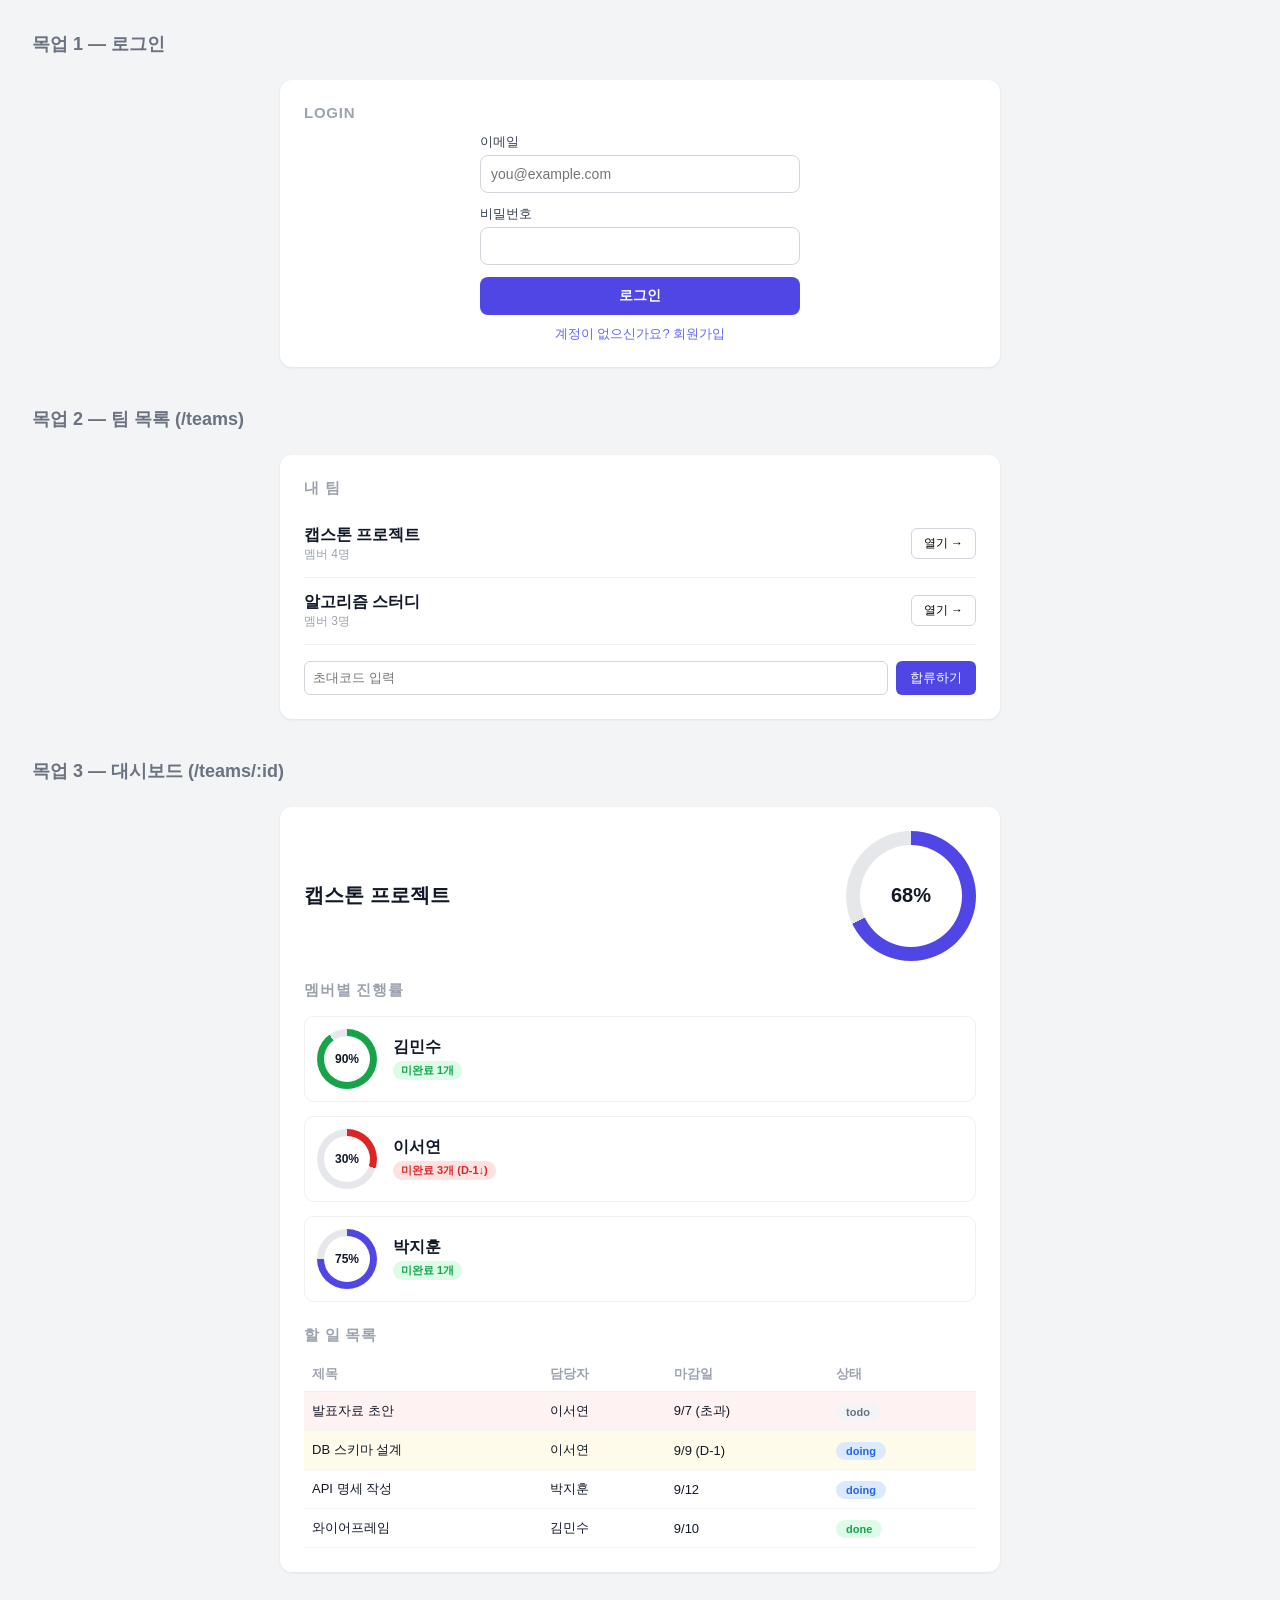
==== mockup/index.html @ 7636d3ed "docs: add design doc, API spec, and UI mockup 설계문서와 API 명세서, 목업 화면(로그인/팀목록/대시보드)을 추가한다.  Co-Authored" ====
<!DOCTYPE html>
<html lang="ko">
<head>
<meta charset="UTF-8">
<title>팀 프로젝트 데드라인 대시보드 — 목업</title>
<style>
  * { box-sizing: border-box; }
  body { font-family: -apple-system, "Apple SD Gothic Neo", sans-serif; background:#f3f4f6; margin:0; padding:32px; color:#111827; }
  h1 { font-size:18px; color:#6b7280; margin:0 0 24px; }
  section { background:#fff; border-radius:12px; padding:24px; max-width:720px; margin:0 auto 40px; box-shadow:0 1px 3px rgba(0,0,0,.08); }
  section h2 { margin-top:0; font-size:15px; color:#9ca3af; font-weight:600; text-transform:uppercase; letter-spacing:.05em; }

  /* --- 1. 로그인 --- */
  .login-box { max-width:320px; margin:0 auto; }
  .field { margin-bottom:12px; }
  .field label { display:block; font-size:13px; margin-bottom:4px; color:#374151; }
  .field input { width:100%; padding:10px; border:1px solid #d1d5db; border-radius:8px; font-size:14px; }
  .btn { width:100%; padding:10px; background:#4f46e5; color:#fff; border:none; border-radius:8px; font-size:14px; font-weight:600; cursor:pointer; }
  .link { text-align:center; font-size:13px; color:#6366f1; margin-top:10px; }

  /* --- 2. 팀 목록 --- */
  .team-row { display:flex; justify-content:space-between; align-items:center; padding:14px 0; border-bottom:1px solid #f0f0f0; }
  .team-row:last-child { border-bottom:none; }
  .team-name { font-weight:600; }
  .team-meta { font-size:12px; color:#9ca3af; }
  .btn-sm { padding:6px 12px; border-radius:6px; border:1px solid #d1d5db; background:#fff; font-size:12px; cursor:pointer; }
  .add-row { display:flex; gap:8px; margin-top:16px; }
  .add-row input { flex:1; padding:8px; border:1px solid #d1d5db; border-radius:6px; }
  .add-row button { padding:8px 14px; border-radius:6px; border:none; background:#4f46e5; color:#fff; font-size:13px; }

  /* --- 3. 대시보드 --- */
  .dash-header { display:flex; justify-content:space-between; align-items:center; margin-bottom:20px; }
  .dash-title { font-size:20px; font-weight:700; }

  .gauge { position:relative; width:110px; height:110px; border-radius:50%; flex-shrink:0; }
  .gauge::after { content: attr(data-label); position:absolute; inset:12px; background:#fff; border-radius:50%; display:flex; align-items:center; justify-content:center; font-weight:700; font-size:16px; }
  .gauge-lg { width:130px; height:130px; }
  .gauge-lg::after { inset:14px; font-size:20px; }

  .member-list { display:flex; flex-direction:column; gap:14px; margin:16px 0 24px; }
  .member-card { display:flex; align-items:center; gap:16px; padding:12px; border:1px solid #f0f0f0; border-radius:10px; }
  .member-card .gauge { width:60px; height:60px; }
  .member-card .gauge::after { inset:7px; font-size:12px; }
  .member-info { flex:1; }
  .member-name { font-weight:600; margin-bottom:2px; }
  .badge { display:inline-block; padding:2px 8px; border-radius:12px; font-size:11px; font-weight:600; }
  .badge-warn { background:#fee2e2; color:#dc2626; }
  .badge-ok { background:#dcfce7; color:#16a34a; }

  table { width:100%; border-collapse:collapse; font-size:13px; }
  th { text-align:left; color:#9ca3af; font-weight:600; padding:8px; border-bottom:1px solid #eee; }
  td { padding:10px 8px; border-bottom:1px solid #f5f5f5; }
  tr.overdue { background:#fef2f2; }
  tr.soon { background:#fffbeb; }
  .status-pill { padding:3px 10px; border-radius:10px; font-size:11px; font-weight:600; }
  .status-todo { background:#f3f4f6; color:#6b7280; }
  .status-doing { background:#dbeafe; color:#2563eb; }
  .status-done { background:#dcfce7; color:#16a34a; }
</style>
</head>
<body>

<h1>목업 1 — 로그인</h1>
<section>
  <h2>Login</h2>
  <div class="login-box">
    <div class="field"><label>이메일</label><input placeholder="you@example.com"></div>
    <div class="field"><label>비밀번호</label><input type="password"></div>
    <button class="btn">로그인</button>
    <div class="link">계정이 없으신가요? 회원가입</div>
  </div>
</section>

<h1>목업 2 — 팀 목록 (/teams)</h1>
<section>
  <h2>내 팀</h2>
  <div class="team-row">
    <div><div class="team-name">캡스톤 프로젝트</div><div class="team-meta">멤버 4명</div></div>
    <button class="btn-sm">열기 →</button>
  </div>
  <div class="team-row">
    <div><div class="team-name">알고리즘 스터디</div><div class="team-meta">멤버 3명</div></div>
    <button class="btn-sm">열기 →</button>
  </div>
  <div class="add-row">
    <input placeholder="초대코드 입력">
    <button>합류하기</button>
  </div>
</section>

<h1>목업 3 — 대시보드 (/teams/:id)</h1>
<section>
  <div class="dash-header">
    <div class="dash-title">캡스톤 프로젝트</div>
    <div class="gauge gauge-lg" data-label="68%" style="background: conic-gradient(#4f46e5 calc(68*3.6deg), #e5e7eb 0);"></div>
  </div>

  <h2>멤버별 진행률</h2>
  <div class="member-list">
    <div class="member-card">
      <div class="gauge" data-label="90%" style="background: conic-gradient(#16a34a calc(90*3.6deg), #e5e7eb 0);"></div>
      <div class="member-info"><div class="member-name">김민수</div><span class="badge badge-ok">미완료 1개</span></div>
    </div>
    <div class="member-card">
      <div class="gauge" data-label="30%" style="background: conic-gradient(#dc2626 calc(30*3.6deg), #e5e7eb 0);"></div>
      <div class="member-info"><div class="member-name">이서연</div><span class="badge badge-warn">미완료 3개 (D-1↓)</span></div>
    </div>
    <div class="member-card">
      <div class="gauge" data-label="75%" style="background: conic-gradient(#4f46e5 calc(75*3.6deg), #e5e7eb 0);"></div>
      <div class="member-info"><div class="member-name">박지훈</div><span class="badge badge-ok">미완료 1개</span></div>
    </div>
  </div>

  <h2>할 일 목록</h2>
  <table>
    <tr><th>제목</th><th>담당자</th><th>마감일</th><th>상태</th></tr>
    <tr class="overdue">
      <td>발표자료 초안</td><td>이서연</td><td>9/7 (초과)</td>
      <td><span class="status-pill status-todo">todo</span></td>
    </tr>
    <tr class="soon">
      <td>DB 스키마 설계</td><td>이서연</td><td>9/9 (D-1)</td>
      <td><span class="status-pill status-doing">doing</span></td>
    </tr>
    <tr>
      <td>API 명세 작성</td><td>박지훈</td><td>9/12</td>
      <td><span class="status-pill status-doing">doing</span></td>
    </tr>
    <tr>
      <td>와이어프레임</td><td>김민수</td><td>9/10</td>
      <td><span class="status-pill status-done">done</span></td>
    </tr>
  </table>
</section>

</body>
</html>
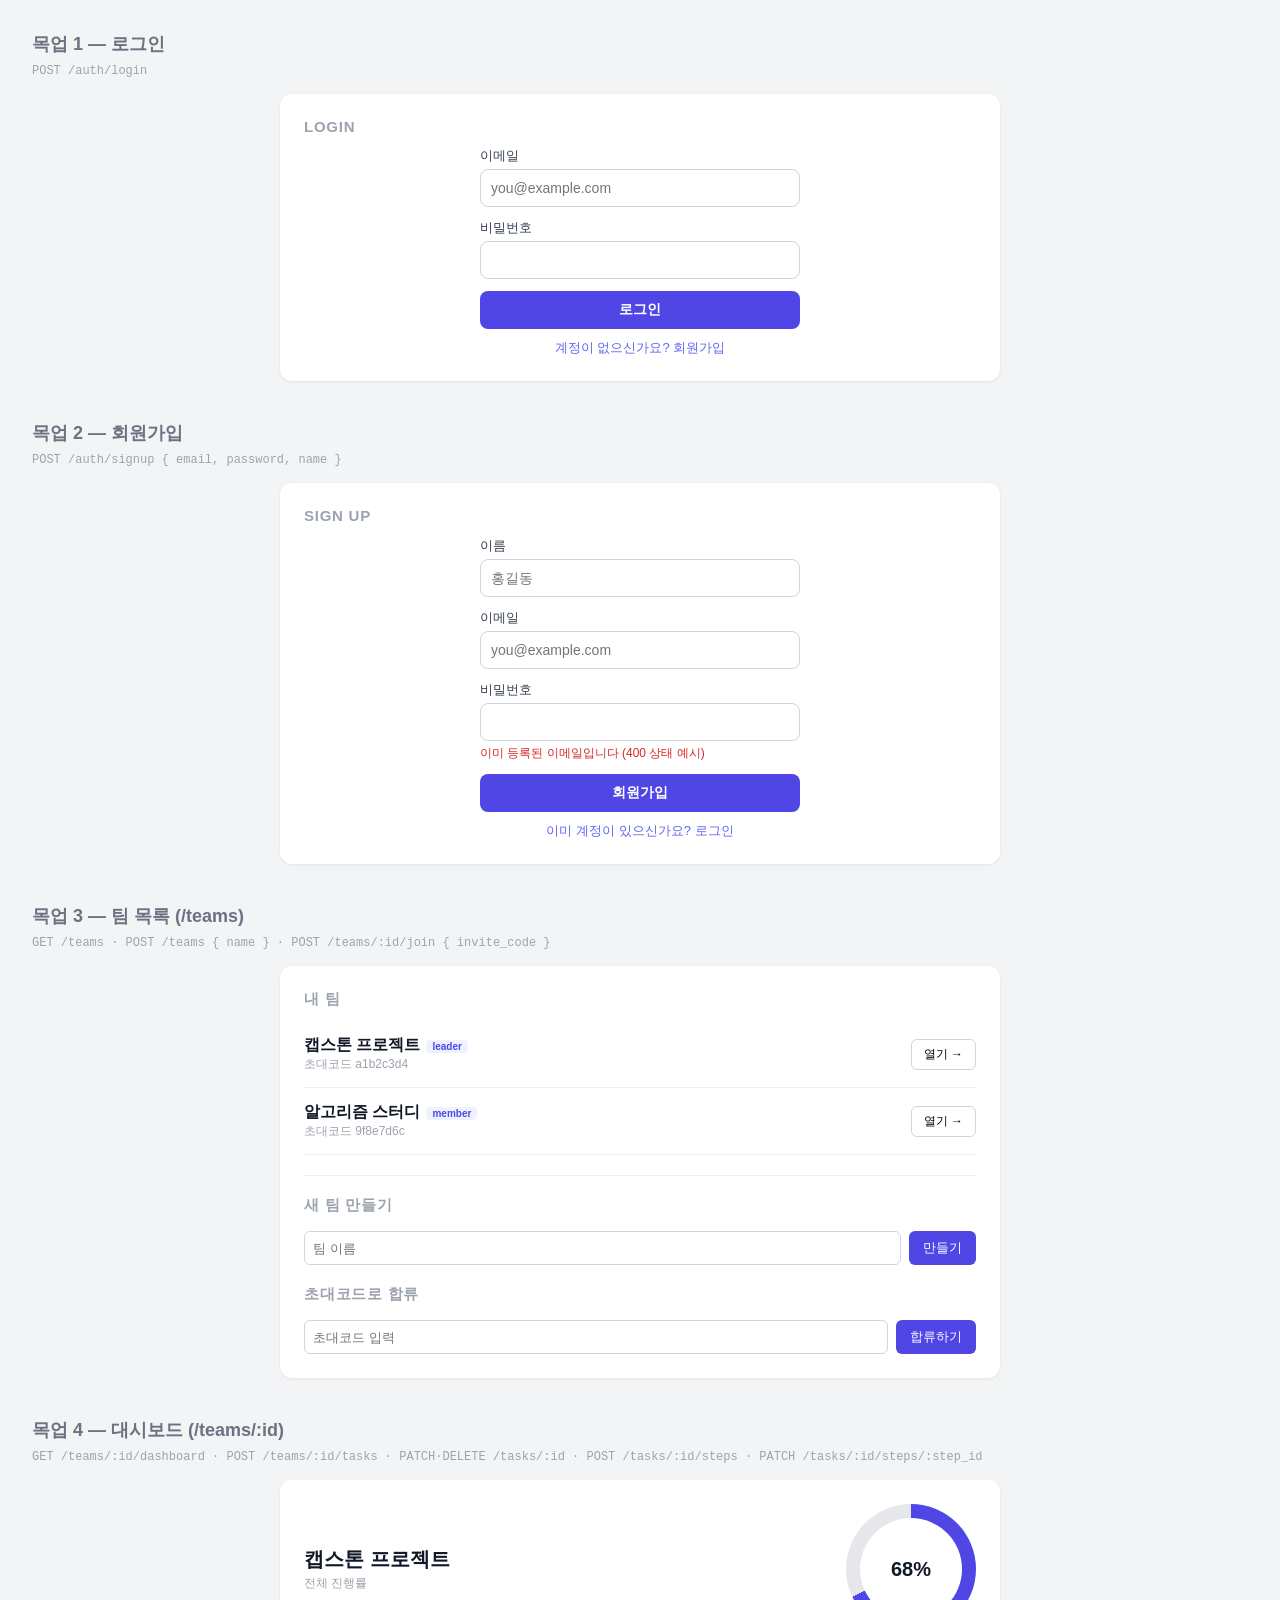
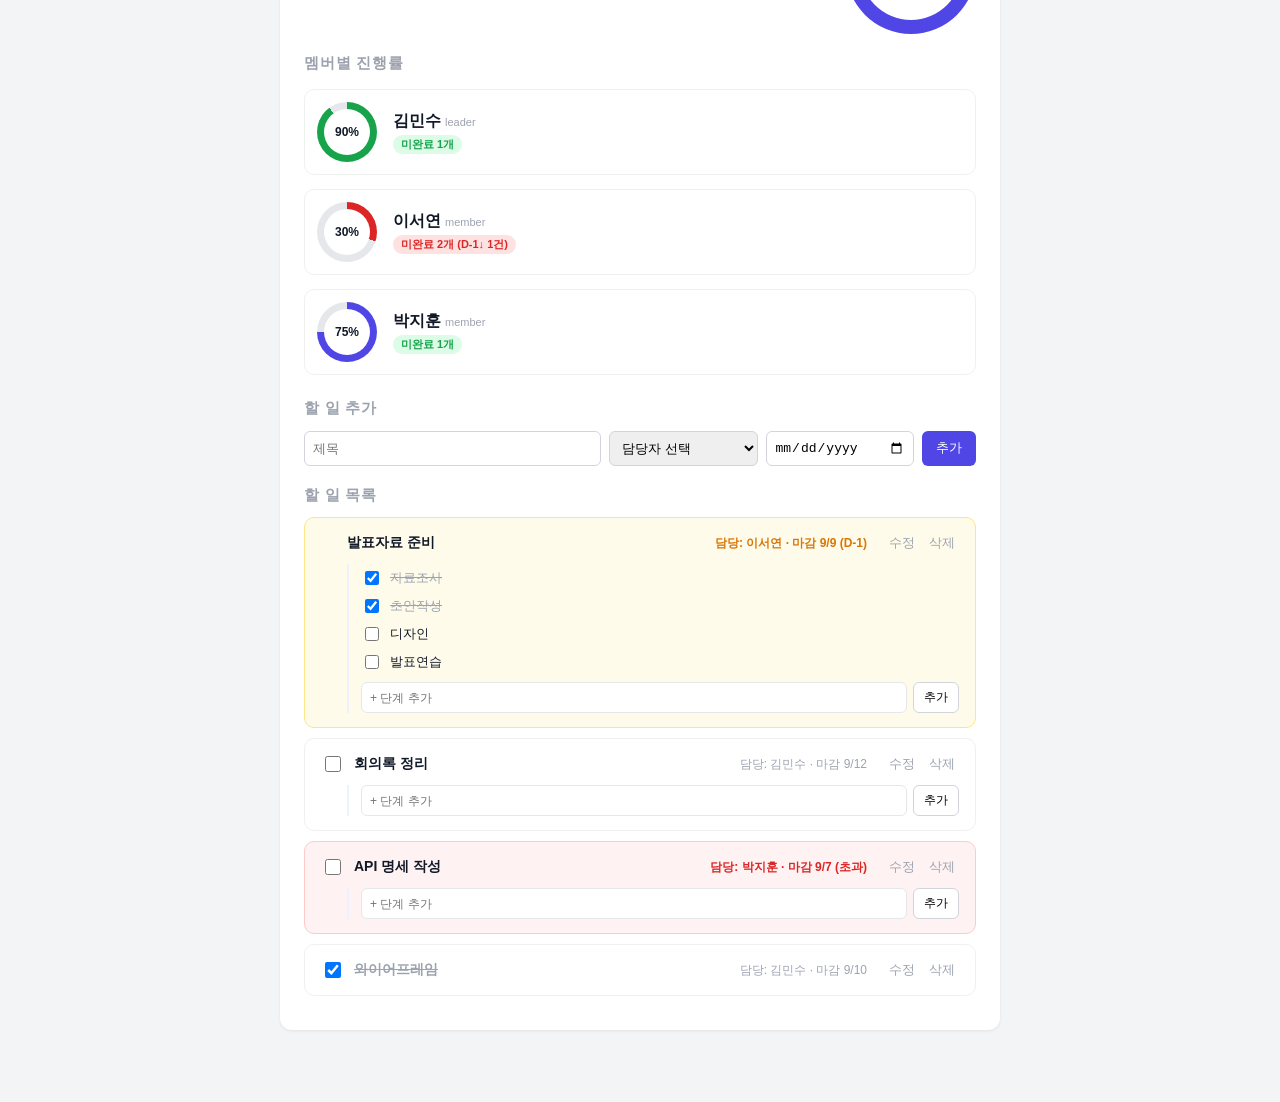
==== commit 30932760: "docs: flesh out mockup with all pages per API spec 로그인/회원가입/팀 목록(생성·합류)/대시보드 4개 화면을 API 명세서의 필드와 엔드포" ====
--- a/mockup/index.html
+++ b/mockup/index.html
@@ -6,31 +6,36 @@
 <style>
   * { box-sizing: border-box; }
   body { font-family: -apple-system, "Apple SD Gothic Neo", sans-serif; background:#f3f4f6; margin:0; padding:32px; color:#111827; }
-  h1 { font-size:18px; color:#6b7280; margin:0 0 24px; }
+  h1 { font-size:18px; color:#6b7280; margin:0 0 8px; }
+  .api-ref { font-size:12px; color:#9ca3af; margin:0 0 16px; font-family:ui-monospace, monospace; }
   section { background:#fff; border-radius:12px; padding:24px; max-width:720px; margin:0 auto 40px; box-shadow:0 1px 3px rgba(0,0,0,.08); }
   section h2 { margin-top:0; font-size:15px; color:#9ca3af; font-weight:600; text-transform:uppercase; letter-spacing:.05em; }
 
-  /* --- 1. 로그인 --- */
+  /* --- 1/2. 로그인 · 회원가입 --- */
   .login-box { max-width:320px; margin:0 auto; }
   .field { margin-bottom:12px; }
   .field label { display:block; font-size:13px; margin-bottom:4px; color:#374151; }
-  .field input { width:100%; padding:10px; border:1px solid #d1d5db; border-radius:8px; font-size:14px; }
+  .field input, .field select { width:100%; padding:10px; border:1px solid #d1d5db; border-radius:8px; font-size:14px; }
+  .field-err { font-size:12px; color:#dc2626; margin-top:4px; }
   .btn { width:100%; padding:10px; background:#4f46e5; color:#fff; border:none; border-radius:8px; font-size:14px; font-weight:600; cursor:pointer; }
   .link { text-align:center; font-size:13px; color:#6366f1; margin-top:10px; }
 
-  /* --- 2. 팀 목록 --- */
+  /* --- 3. 팀 목록 --- */
   .team-row { display:flex; justify-content:space-between; align-items:center; padding:14px 0; border-bottom:1px solid #f0f0f0; }
   .team-row:last-child { border-bottom:none; }
   .team-name { font-weight:600; }
   .team-meta { font-size:12px; color:#9ca3af; }
+  .role-tag { display:inline-block; margin-left:6px; padding:1px 6px; border-radius:4px; font-size:10px; font-weight:700; background:#eef2ff; color:#4f46e5; }
   .btn-sm { padding:6px 12px; border-radius:6px; border:1px solid #d1d5db; background:#fff; font-size:12px; cursor:pointer; }
   .add-row { display:flex; gap:8px; margin-top:16px; }
   .add-row input { flex:1; padding:8px; border:1px solid #d1d5db; border-radius:6px; }
-  .add-row button { padding:8px 14px; border-radius:6px; border:none; background:#4f46e5; color:#fff; font-size:13px; }
-
-  /* --- 3. 대시보드 --- */
+  .add-row button { padding:8px 14px; border-radius:6px; border:none; background:#4f46e5; color:#fff; font-size:13px; cursor:pointer; white-space:nowrap; }
+  .divider { border:none; border-top:1px solid #f0f0f0; margin:20px 0; }
+
+  /* --- 4. 대시보드 --- */
   .dash-header { display:flex; justify-content:space-between; align-items:center; margin-bottom:20px; }
   .dash-title { font-size:20px; font-weight:700; }
+  .dash-sub { font-size:12px; color:#9ca3af; margin-top:2px; }
 
   .gauge { position:relative; width:110px; height:110px; border-radius:50%; flex-shrink:0; }
   .gauge::after { content: attr(data-label); position:absolute; inset:12px; background:#fff; border-radius:50%; display:flex; align-items:center; justify-content:center; font-weight:700; font-size:16px; }
@@ -43,24 +48,40 @@
   .member-card .gauge::after { inset:7px; font-size:12px; }
   .member-info { flex:1; }
   .member-name { font-weight:600; margin-bottom:2px; }
+  .member-role { font-size:11px; color:#9ca3af; font-weight:400; margin-left:4px; }
   .badge { display:inline-block; padding:2px 8px; border-radius:12px; font-size:11px; font-weight:600; }
   .badge-warn { background:#fee2e2; color:#dc2626; }
   .badge-ok { background:#dcfce7; color:#16a34a; }
 
-  table { width:100%; border-collapse:collapse; font-size:13px; }
-  th { text-align:left; color:#9ca3af; font-weight:600; padding:8px; border-bottom:1px solid #eee; }
-  td { padding:10px 8px; border-bottom:1px solid #f5f5f5; }
-  tr.overdue { background:#fef2f2; }
-  tr.soon { background:#fffbeb; }
-  .status-pill { padding:3px 10px; border-radius:10px; font-size:11px; font-weight:600; }
-  .status-todo { background:#f3f4f6; color:#6b7280; }
-  .status-doing { background:#dbeafe; color:#2563eb; }
-  .status-done { background:#dcfce7; color:#16a34a; }
+  .task-form { display:grid; grid-template-columns:2fr 1fr 1fr auto; gap:8px; margin-bottom:20px; }
+  .task-form input, .task-form select { padding:8px; border:1px solid #d1d5db; border-radius:6px; font-size:13px; }
+  .task-form button { padding:8px 14px; border-radius:6px; border:none; background:#4f46e5; color:#fff; font-size:13px; cursor:pointer; }
+
+  .task-card { border:1px solid #f0f0f0; border-radius:10px; padding:14px 16px; margin-bottom:10px; }
+  .task-card.overdue { background:#fef2f2; border-color:#fecaca; }
+  .task-card.soon { background:#fffbeb; border-color:#fde68a; }
+  .task-head { display:flex; align-items:center; gap:10px; }
+  .task-head input[type=checkbox] { width:16px; height:16px; flex-shrink:0; }
+  .task-title { font-weight:600; font-size:14px; flex:1; }
+  .task-meta { font-size:12px; color:#9ca3af; white-space:nowrap; }
+  .task-meta.overdue-text { color:#dc2626; font-weight:600; }
+  .task-meta.soon-text { color:#d97706; font-weight:600; }
+  .task-actions { display:flex; gap:6px; margin-left:8px; }
+  .icon-btn { border:none; background:none; color:#9ca3af; cursor:pointer; font-size:13px; padding:2px 4px; }
+
+  .steps { margin:10px 0 0 26px; padding-left:12px; border-left:2px solid #eef2ff; }
+  .step-row { display:flex; align-items:center; gap:8px; padding:4px 0; font-size:13px; }
+  .step-row input[type=checkbox] { width:14px; height:14px; }
+  .step-row.done label { text-decoration:line-through; color:#9ca3af; }
+  .step-add { display:flex; gap:6px; margin-top:6px; }
+  .step-add input { flex:1; padding:6px 8px; border:1px solid #e5e7eb; border-radius:6px; font-size:12px; }
+  .step-add button { padding:6px 10px; border:1px solid #d1d5db; border-radius:6px; background:#fff; font-size:12px; cursor:pointer; }
 </style>
 </head>
 <body>
 
 <h1>목업 1 — 로그인</h1>
+<p class="api-ref">POST /auth/login</p>
 <section>
   <h2>Login</h2>
   <div class="login-box">
@@ -71,27 +92,58 @@
   </div>
 </section>
 
-<h1>목업 2 — 팀 목록 (/teams)</h1>
+<h1>목업 2 — 회원가입</h1>
+<p class="api-ref">POST /auth/signup { email, password, name }</p>
+<section>
+  <h2>Sign up</h2>
+  <div class="login-box">
+    <div class="field"><label>이름</label><input placeholder="홍길동"></div>
+    <div class="field"><label>이메일</label><input placeholder="you@example.com"></div>
+    <div class="field">
+      <label>비밀번호</label><input type="password">
+      <div class="field-err">이미 등록된 이메일입니다 (400 상태 예시)</div>
+    </div>
+    <button class="btn">회원가입</button>
+    <div class="link">이미 계정이 있으신가요? 로그인</div>
+  </div>
+</section>
+
+<h1>목업 3 — 팀 목록 (/teams)</h1>
+<p class="api-ref">GET /teams · POST /teams { name } · POST /teams/:id/join { invite_code }</p>
 <section>
   <h2>내 팀</h2>
   <div class="team-row">
-    <div><div class="team-name">캡스톤 프로젝트</div><div class="team-meta">멤버 4명</div></div>
+    <div><div class="team-name">캡스톤 프로젝트<span class="role-tag">leader</span></div><div class="team-meta">초대코드 a1b2c3d4</div></div>
     <button class="btn-sm">열기 →</button>
   </div>
   <div class="team-row">
-    <div><div class="team-name">알고리즘 스터디</div><div class="team-meta">멤버 3명</div></div>
+    <div><div class="team-name">알고리즘 스터디<span class="role-tag">member</span></div><div class="team-meta">초대코드 9f8e7d6c</div></div>
     <button class="btn-sm">열기 →</button>
   </div>
+
+  <hr class="divider">
+
+  <h2>새 팀 만들기</h2>
+  <div class="add-row">
+    <input placeholder="팀 이름">
+    <button>만들기</button>
+  </div>
+
+  <h2 style="margin-top:20px;">초대코드로 합류</h2>
   <div class="add-row">
     <input placeholder="초대코드 입력">
     <button>합류하기</button>
   </div>
 </section>
 
-<h1>목업 3 — 대시보드 (/teams/:id)</h1>
+<h1>목업 4 — 대시보드 (/teams/:id)</h1>
+<p class="api-ref">GET /teams/:id/dashboard · POST /teams/:id/tasks · PATCH·DELETE /tasks/:id · POST /tasks/:id/steps · PATCH /tasks/:id/steps/:step_id</p>
 <section>
   <div class="dash-header">
-    <div class="dash-title">캡스톤 프로젝트</div>
+    <div>
+      <div class="dash-title">캡스톤 프로젝트</div>
+      <div class="dash-sub">전체 진행률</div>
+    </div>
     <div class="gauge gauge-lg" data-label="68%" style="background: conic-gradient(#4f46e5 calc(68*3.6deg), #e5e7eb 0);"></div>
   </div>
 
@@ -99,38 +151,79 @@
   <div class="member-list">
     <div class="member-card">
       <div class="gauge" data-label="90%" style="background: conic-gradient(#16a34a calc(90*3.6deg), #e5e7eb 0);"></div>
-      <div class="member-info"><div class="member-name">김민수</div><span class="badge badge-ok">미완료 1개</span></div>
+      <div class="member-info"><div class="member-name">김민수<span class="member-role">leader</span></div><span class="badge badge-ok">미완료 1개</span></div>
     </div>
     <div class="member-card">
       <div class="gauge" data-label="30%" style="background: conic-gradient(#dc2626 calc(30*3.6deg), #e5e7eb 0);"></div>
-      <div class="member-info"><div class="member-name">이서연</div><span class="badge badge-warn">미완료 3개 (D-1↓)</span></div>
+      <div class="member-info"><div class="member-name">이서연<span class="member-role">member</span></div><span class="badge badge-warn">미완료 2개 (D-1↓ 1건)</span></div>
     </div>
     <div class="member-card">
       <div class="gauge" data-label="75%" style="background: conic-gradient(#4f46e5 calc(75*3.6deg), #e5e7eb 0);"></div>
-      <div class="member-info"><div class="member-name">박지훈</div><span class="badge badge-ok">미완료 1개</span></div>
-    </div>
+      <div class="member-info"><div class="member-name">박지훈<span class="member-role">member</span></div><span class="badge badge-ok">미완료 1개</span></div>
+    </div>
+  </div>
+
+  <h2>할 일 추가</h2>
+  <div class="task-form">
+    <input placeholder="제목">
+    <select><option>담당자 선택</option><option>김민수</option><option>이서연</option><option>박지훈</option></select>
+    <input type="date">
+    <button>추가</button>
   </div>
 
   <h2>할 일 목록</h2>
-  <table>
-    <tr><th>제목</th><th>담당자</th><th>마감일</th><th>상태</th></tr>
-    <tr class="overdue">
-      <td>발표자료 초안</td><td>이서연</td><td>9/7 (초과)</td>
-      <td><span class="status-pill status-todo">todo</span></td>
-    </tr>
-    <tr class="soon">
-      <td>DB 스키마 설계</td><td>이서연</td><td>9/9 (D-1)</td>
-      <td><span class="status-pill status-doing">doing</span></td>
-    </tr>
-    <tr>
-      <td>API 명세 작성</td><td>박지훈</td><td>9/12</td>
-      <td><span class="status-pill status-doing">doing</span></td>
-    </tr>
-    <tr>
-      <td>와이어프레임</td><td>김민수</td><td>9/10</td>
-      <td><span class="status-pill status-done">done</span></td>
-    </tr>
-  </table>
+
+  <!-- 로드맵 단계가 있는 Task: 체크박스 대신 진행률로 표시, 단계 체크가 곧 완료 처리 -->
+  <div class="task-card soon">
+    <div class="task-head">
+      <span style="width:16px;"></span>
+      <span class="task-title">발표자료 준비</span>
+      <span class="task-meta soon-text">담당: 이서연 · 마감 9/9 (D-1)</span>
+      <div class="task-actions"><button class="icon-btn">수정</button><button class="icon-btn">삭제</button></div>
+    </div>
+    <div class="steps">
+      <div class="step-row done"><input type="checkbox" checked><label>자료조사</label></div>
+      <div class="step-row done"><input type="checkbox" checked><label>초안작성</label></div>
+      <div class="step-row"><input type="checkbox"><label>디자인</label></div>
+      <div class="step-row"><input type="checkbox"><label>발표연습</label></div>
+      <div class="step-add"><input placeholder="+ 단계 추가"><button>추가</button></div>
+    </div>
+  </div>
+
+  <!-- 로드맵 단계가 없는 Task: 체크박스로 직접 완료 처리 -->
+  <div class="task-card">
+    <div class="task-head">
+      <input type="checkbox">
+      <span class="task-title">회의록 정리</span>
+      <span class="task-meta">담당: 김민수 · 마감 9/12</span>
+      <div class="task-actions"><button class="icon-btn">수정</button><button class="icon-btn">삭제</button></div>
+    </div>
+    <div class="steps">
+      <div class="step-add"><input placeholder="+ 단계 추가"><button>추가</button></div>
+    </div>
+  </div>
+
+  <!-- 마감 초과 + 완료 -->
+  <div class="task-card overdue">
+    <div class="task-head">
+      <input type="checkbox">
+      <span class="task-title">API 명세 작성</span>
+      <span class="task-meta overdue-text">담당: 박지훈 · 마감 9/7 (초과)</span>
+      <div class="task-actions"><button class="icon-btn">수정</button><button class="icon-btn">삭제</button></div>
+    </div>
+    <div class="steps">
+      <div class="step-add"><input placeholder="+ 단계 추가"><button>추가</button></div>
+    </div>
+  </div>
+
+  <div class="task-card">
+    <div class="task-head">
+      <input type="checkbox" checked>
+      <span class="task-title" style="text-decoration:line-through; color:#9ca3af;">와이어프레임</span>
+      <span class="task-meta">담당: 김민수 · 마감 9/10</span>
+      <div class="task-actions"><button class="icon-btn">수정</button><button class="icon-btn">삭제</button></div>
+    </div>
+  </div>
 </section>
 
 </body>
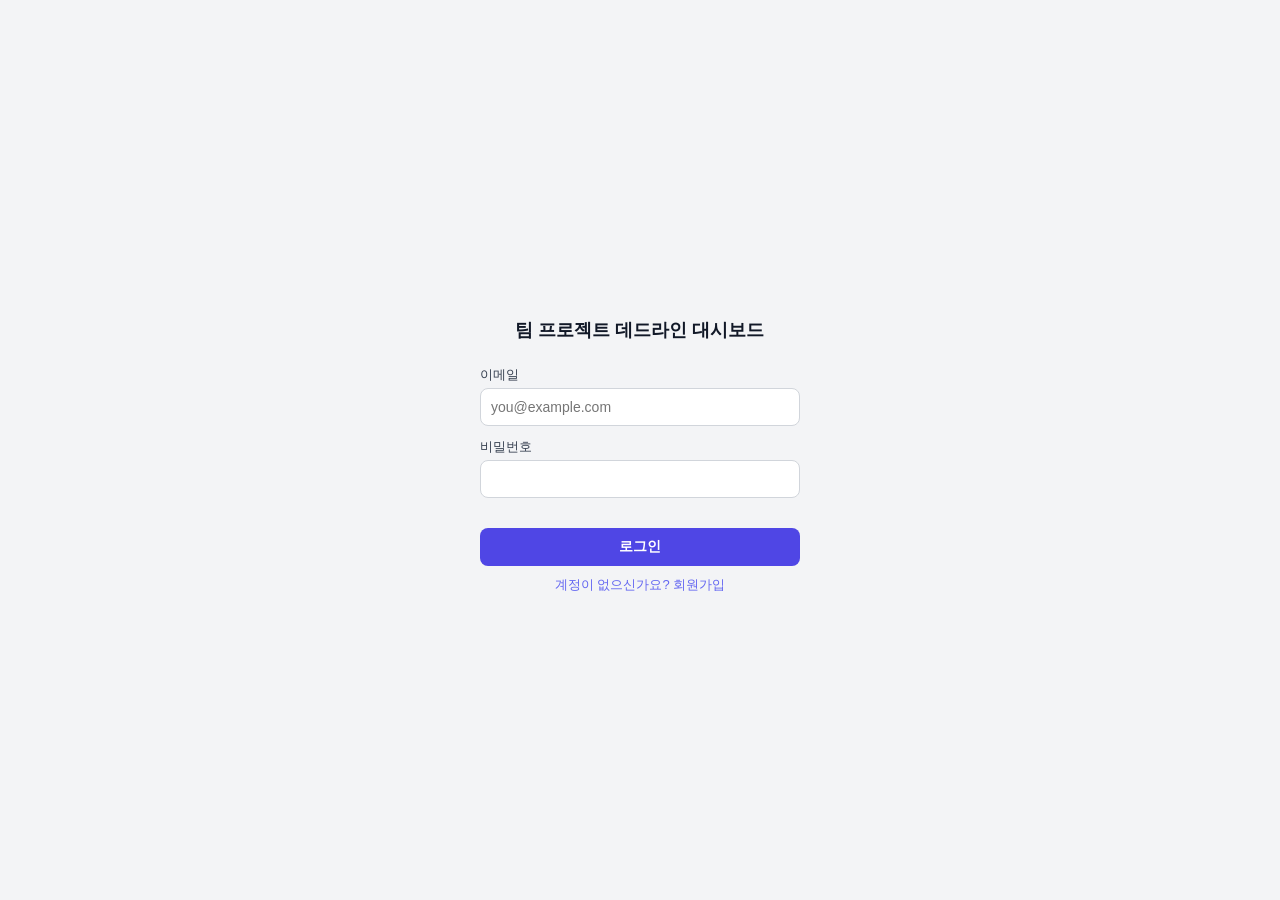
==== commit cfcec102: "feat: make mockup pages interactive 로그인/회원가입/팀 목록/대시보드를 실제 화면처럼 동작하는 SPA로 구현. 인메모리 목데이터로 팀 생성·합류, 할일" ====
--- a/mockup/index.html
+++ b/mockup/index.html
@@ -2,25 +2,36 @@
 <html lang="ko">
 <head>
 <meta charset="UTF-8">
-<title>팀 프로젝트 데드라인 대시보드 — 목업</title>
+<title>팀 프로젝트 데드라인 대시보드</title>
 <style>
   * { box-sizing: border-box; }
-  body { font-family: -apple-system, "Apple SD Gothic Neo", sans-serif; background:#f3f4f6; margin:0; padding:32px; color:#111827; }
-  h1 { font-size:18px; color:#6b7280; margin:0 0 8px; }
-  .api-ref { font-size:12px; color:#9ca3af; margin:0 0 16px; font-family:ui-monospace, monospace; }
-  section { background:#fff; border-radius:12px; padding:24px; max-width:720px; margin:0 auto 40px; box-shadow:0 1px 3px rgba(0,0,0,.08); }
+  body { font-family: -apple-system, "Apple SD Gothic Neo", sans-serif; background:#f3f4f6; margin:0; color:#111827; }
+  .screen { display:none; }
+  .screen.active { display:block; }
+
+  /* --- 상단 네비게이션 --- */
+  .navbar { display:flex; align-items:center; justify-content:space-between; padding:14px 32px; background:#fff; border-bottom:1px solid #eee; }
+  .navbar .brand { font-weight:700; font-size:15px; }
+  .navbar .brand .back { color:#9ca3af; font-weight:400; cursor:pointer; margin-right:8px; }
+  .navbar .user { font-size:13px; color:#6b7280; display:flex; align-items:center; gap:14px; }
+  .navbar .user a { color:#6366f1; cursor:pointer; text-decoration:none; }
+
+  .page { max-width:720px; margin:32px auto; padding:0 24px 60px; }
+  section { background:#fff; border-radius:12px; padding:24px; margin-bottom:24px; box-shadow:0 1px 3px rgba(0,0,0,.08); }
   section h2 { margin-top:0; font-size:15px; color:#9ca3af; font-weight:600; text-transform:uppercase; letter-spacing:.05em; }
 
-  /* --- 1/2. 로그인 · 회원가입 --- */
-  .login-box { max-width:320px; margin:0 auto; }
+  /* --- 로그인 · 회원가입 --- */
+  .auth-page { display:flex; align-items:center; justify-content:center; min-height:100vh; }
+  .login-box { width:320px; }
+  .login-box h1 { text-align:center; font-size:18px; margin-bottom:24px; }
   .field { margin-bottom:12px; }
   .field label { display:block; font-size:13px; margin-bottom:4px; color:#374151; }
   .field input, .field select { width:100%; padding:10px; border:1px solid #d1d5db; border-radius:8px; font-size:14px; }
-  .field-err { font-size:12px; color:#dc2626; margin-top:4px; }
+  .field-err { font-size:12px; color:#dc2626; margin-top:4px; min-height:14px; }
   .btn { width:100%; padding:10px; background:#4f46e5; color:#fff; border:none; border-radius:8px; font-size:14px; font-weight:600; cursor:pointer; }
-  .link { text-align:center; font-size:13px; color:#6366f1; margin-top:10px; }
-
-  /* --- 3. 팀 목록 --- */
+  .link { text-align:center; font-size:13px; color:#6366f1; margin-top:10px; cursor:pointer; }
+
+  /* --- 팀 목록 --- */
   .team-row { display:flex; justify-content:space-between; align-items:center; padding:14px 0; border-bottom:1px solid #f0f0f0; }
   .team-row:last-child { border-bottom:none; }
   .team-name { font-weight:600; }
@@ -31,21 +42,20 @@
   .add-row input { flex:1; padding:8px; border:1px solid #d1d5db; border-radius:6px; }
   .add-row button { padding:8px 14px; border-radius:6px; border:none; background:#4f46e5; color:#fff; font-size:13px; cursor:pointer; white-space:nowrap; }
   .divider { border:none; border-top:1px solid #f0f0f0; margin:20px 0; }
-
-  /* --- 4. 대시보드 --- */
+  .empty { font-size:13px; color:#9ca3af; padding:8px 0; }
+
+  /* --- 대시보드 --- */
   .dash-header { display:flex; justify-content:space-between; align-items:center; margin-bottom:20px; }
   .dash-title { font-size:20px; font-weight:700; }
   .dash-sub { font-size:12px; color:#9ca3af; margin-top:2px; }
 
-  .gauge { position:relative; width:110px; height:110px; border-radius:50%; flex-shrink:0; }
-  .gauge::after { content: attr(data-label); position:absolute; inset:12px; background:#fff; border-radius:50%; display:flex; align-items:center; justify-content:center; font-weight:700; font-size:16px; }
+  .gauge { position:relative; width:60px; height:60px; border-radius:50%; flex-shrink:0; }
+  .gauge::after { content: attr(data-label); position:absolute; inset:7px; background:#fff; border-radius:50%; display:flex; align-items:center; justify-content:center; font-weight:700; font-size:12px; }
   .gauge-lg { width:130px; height:130px; }
   .gauge-lg::after { inset:14px; font-size:20px; }
 
   .member-list { display:flex; flex-direction:column; gap:14px; margin:16px 0 24px; }
   .member-card { display:flex; align-items:center; gap:16px; padding:12px; border:1px solid #f0f0f0; border-radius:10px; }
-  .member-card .gauge { width:60px; height:60px; }
-  .member-card .gauge::after { inset:7px; font-size:12px; }
   .member-info { flex:1; }
   .member-name { font-weight:600; margin-bottom:2px; }
   .member-role { font-size:11px; color:#9ca3af; font-weight:400; margin-left:4px; }
@@ -63,13 +73,18 @@
   .task-head { display:flex; align-items:center; gap:10px; }
   .task-head input[type=checkbox] { width:16px; height:16px; flex-shrink:0; }
   .task-title { font-weight:600; font-size:14px; flex:1; }
+  .task-title.done { text-decoration:line-through; color:#9ca3af; }
   .task-meta { font-size:12px; color:#9ca3af; white-space:nowrap; }
   .task-meta.overdue-text { color:#dc2626; font-weight:600; }
   .task-meta.soon-text { color:#d97706; font-weight:600; }
   .task-actions { display:flex; gap:6px; margin-left:8px; }
   .icon-btn { border:none; background:none; color:#9ca3af; cursor:pointer; font-size:13px; padding:2px 4px; }
-
-  .steps { margin:10px 0 0 26px; padding-left:12px; border-left:2px solid #eef2ff; }
+  .step-count { font-size:12px; color:#9ca3af; white-space:nowrap; }
+
+  .edit-form { display:grid; grid-template-columns:2fr 1fr 1fr auto auto; gap:6px; align-items:center; width:100%; }
+  .edit-form input, .edit-form select { padding:6px; border:1px solid #d1d5db; border-radius:6px; font-size:12px; }
+
+  .steps { margin:10px 0 0 4px; padding-left:12px; border-left:2px solid #eef2ff; }
   .step-row { display:flex; align-items:center; gap:8px; padding:4px 0; font-size:13px; }
   .step-row input[type=checkbox] { width:14px; height:14px; }
   .step-row.done label { text-decoration:line-through; color:#9ca3af; }
@@ -80,151 +95,421 @@
 </head>
 <body>
 
-<h1>목업 1 — 로그인</h1>
-<p class="api-ref">POST /auth/login</p>
-<section>
-  <h2>Login</h2>
-  <div class="login-box">
-    <div class="field"><label>이메일</label><input placeholder="you@example.com"></div>
-    <div class="field"><label>비밀번호</label><input type="password"></div>
-    <button class="btn">로그인</button>
-    <div class="link">계정이 없으신가요? 회원가입</div>
-  </div>
-</section>
-
-<h1>목업 2 — 회원가입</h1>
-<p class="api-ref">POST /auth/signup { email, password, name }</p>
-<section>
-  <h2>Sign up</h2>
-  <div class="login-box">
-    <div class="field"><label>이름</label><input placeholder="홍길동"></div>
-    <div class="field"><label>이메일</label><input placeholder="you@example.com"></div>
-    <div class="field">
-      <label>비밀번호</label><input type="password">
-      <div class="field-err">이미 등록된 이메일입니다 (400 상태 예시)</div>
-    </div>
-    <button class="btn">회원가입</button>
-    <div class="link">이미 계정이 있으신가요? 로그인</div>
-  </div>
-</section>
-
-<h1>목업 3 — 팀 목록 (/teams)</h1>
-<p class="api-ref">GET /teams · POST /teams { name } · POST /teams/:id/join { invite_code }</p>
-<section>
-  <h2>내 팀</h2>
-  <div class="team-row">
-    <div><div class="team-name">캡스톤 프로젝트<span class="role-tag">leader</span></div><div class="team-meta">초대코드 a1b2c3d4</div></div>
-    <button class="btn-sm">열기 →</button>
-  </div>
-  <div class="team-row">
-    <div><div class="team-name">알고리즘 스터디<span class="role-tag">member</span></div><div class="team-meta">초대코드 9f8e7d6c</div></div>
-    <button class="btn-sm">열기 →</button>
-  </div>
-
-  <hr class="divider">
-
-  <h2>새 팀 만들기</h2>
-  <div class="add-row">
-    <input placeholder="팀 이름">
-    <button>만들기</button>
-  </div>
-
-  <h2 style="margin-top:20px;">초대코드로 합류</h2>
-  <div class="add-row">
-    <input placeholder="초대코드 입력">
-    <button>합류하기</button>
-  </div>
-</section>
-
-<h1>목업 4 — 대시보드 (/teams/:id)</h1>
-<p class="api-ref">GET /teams/:id/dashboard · POST /teams/:id/tasks · PATCH·DELETE /tasks/:id · POST /tasks/:id/steps · PATCH /tasks/:id/steps/:step_id</p>
-<section>
-  <div class="dash-header">
-    <div>
-      <div class="dash-title">캡스톤 프로젝트</div>
-      <div class="dash-sub">전체 진행률</div>
-    </div>
-    <div class="gauge gauge-lg" data-label="68%" style="background: conic-gradient(#4f46e5 calc(68*3.6deg), #e5e7eb 0);"></div>
-  </div>
-
-  <h2>멤버별 진행률</h2>
-  <div class="member-list">
-    <div class="member-card">
-      <div class="gauge" data-label="90%" style="background: conic-gradient(#16a34a calc(90*3.6deg), #e5e7eb 0);"></div>
-      <div class="member-info"><div class="member-name">김민수<span class="member-role">leader</span></div><span class="badge badge-ok">미완료 1개</span></div>
-    </div>
-    <div class="member-card">
-      <div class="gauge" data-label="30%" style="background: conic-gradient(#dc2626 calc(30*3.6deg), #e5e7eb 0);"></div>
-      <div class="member-info"><div class="member-name">이서연<span class="member-role">member</span></div><span class="badge badge-warn">미완료 2개 (D-1↓ 1건)</span></div>
-    </div>
-    <div class="member-card">
-      <div class="gauge" data-label="75%" style="background: conic-gradient(#4f46e5 calc(75*3.6deg), #e5e7eb 0);"></div>
-      <div class="member-info"><div class="member-name">박지훈<span class="member-role">member</span></div><span class="badge badge-ok">미완료 1개</span></div>
+<!-- ============ 로그인 ============ -->
+<div id="screen-login" class="screen active">
+  <div class="auth-page">
+    <div class="login-box">
+      <h1>팀 프로젝트 데드라인 대시보드</h1>
+      <form id="form-login">
+        <div class="field"><label>이메일</label><input id="login-email" type="email" placeholder="you@example.com" required></div>
+        <div class="field">
+          <label>비밀번호</label><input id="login-password" type="password" required>
+          <div class="field-err" id="login-err"></div>
+        </div>
+        <button class="btn">로그인</button>
+        <div class="link" data-goto="signup">계정이 없으신가요? 회원가입</div>
+      </form>
     </div>
   </div>
-
-  <h2>할 일 추가</h2>
-  <div class="task-form">
-    <input placeholder="제목">
-    <select><option>담당자 선택</option><option>김민수</option><option>이서연</option><option>박지훈</option></select>
-    <input type="date">
-    <button>추가</button>
-  </div>
-
-  <h2>할 일 목록</h2>
-
-  <!-- 로드맵 단계가 있는 Task: 체크박스 대신 진행률로 표시, 단계 체크가 곧 완료 처리 -->
-  <div class="task-card soon">
-    <div class="task-head">
-      <span style="width:16px;"></span>
-      <span class="task-title">발표자료 준비</span>
-      <span class="task-meta soon-text">담당: 이서연 · 마감 9/9 (D-1)</span>
-      <div class="task-actions"><button class="icon-btn">수정</button><button class="icon-btn">삭제</button></div>
-    </div>
-    <div class="steps">
-      <div class="step-row done"><input type="checkbox" checked><label>자료조사</label></div>
-      <div class="step-row done"><input type="checkbox" checked><label>초안작성</label></div>
-      <div class="step-row"><input type="checkbox"><label>디자인</label></div>
-      <div class="step-row"><input type="checkbox"><label>발표연습</label></div>
-      <div class="step-add"><input placeholder="+ 단계 추가"><button>추가</button></div>
+</div>
+
+<!-- ============ 회원가입 ============ -->
+<div id="screen-signup" class="screen">
+  <div class="auth-page">
+    <div class="login-box">
+      <h1>회원가입</h1>
+      <form id="form-signup">
+        <div class="field"><label>이름</label><input id="signup-name" placeholder="홍길동" required></div>
+        <div class="field"><label>이메일</label><input id="signup-email" type="email" placeholder="you@example.com" required></div>
+        <div class="field">
+          <label>비밀번호</label><input id="signup-password" type="password" required>
+          <div class="field-err" id="signup-err"></div>
+        </div>
+        <button class="btn">회원가입</button>
+        <div class="link" data-goto="login">이미 계정이 있으신가요? 로그인</div>
+      </form>
     </div>
   </div>
-
-  <!-- 로드맵 단계가 없는 Task: 체크박스로 직접 완료 처리 -->
-  <div class="task-card">
-    <div class="task-head">
-      <input type="checkbox">
-      <span class="task-title">회의록 정리</span>
-      <span class="task-meta">담당: 김민수 · 마감 9/12</span>
-      <div class="task-actions"><button class="icon-btn">수정</button><button class="icon-btn">삭제</button></div>
-    </div>
-    <div class="steps">
-      <div class="step-add"><input placeholder="+ 단계 추가"><button>추가</button></div>
-    </div>
+</div>
+
+<!-- ============ 팀 목록 ============ -->
+<div id="screen-teams" class="screen">
+  <div class="navbar">
+    <div class="brand">팀 프로젝트 데드라인 대시보드</div>
+    <div class="user"><span id="teams-username"></span><a data-goto="login">로그아웃</a></div>
   </div>
-
-  <!-- 마감 초과 + 완료 -->
-  <div class="task-card overdue">
-    <div class="task-head">
-      <input type="checkbox">
-      <span class="task-title">API 명세 작성</span>
-      <span class="task-meta overdue-text">담당: 박지훈 · 마감 9/7 (초과)</span>
-      <div class="task-actions"><button class="icon-btn">수정</button><button class="icon-btn">삭제</button></div>
-    </div>
-    <div class="steps">
-      <div class="step-add"><input placeholder="+ 단계 추가"><button>추가</button></div>
-    </div>
+  <div class="page">
+    <section>
+      <h2>내 팀</h2>
+      <div id="team-rows"></div>
+
+      <hr class="divider">
+
+      <h2>새 팀 만들기</h2>
+      <form id="form-create-team" class="add-row">
+        <input id="new-team-name" placeholder="팀 이름" required>
+        <button>만들기</button>
+      </form>
+
+      <h2 style="margin-top:20px;">초대코드로 합류</h2>
+      <form id="form-join-team" class="add-row">
+        <input id="join-code" placeholder="초대코드 입력" required>
+        <button>합류하기</button>
+      </form>
+      <div class="field-err" id="join-err"></div>
+    </section>
   </div>
-
-  <div class="task-card">
-    <div class="task-head">
-      <input type="checkbox" checked>
-      <span class="task-title" style="text-decoration:line-through; color:#9ca3af;">와이어프레임</span>
-      <span class="task-meta">담당: 김민수 · 마감 9/10</span>
-      <div class="task-actions"><button class="icon-btn">수정</button><button class="icon-btn">삭제</button></div>
-    </div>
+</div>
+
+<!-- ============ 대시보드 ============ -->
+<div id="screen-dashboard" class="screen">
+  <div class="navbar">
+    <div class="brand"><span class="back" data-goto="teams">← 팀 목록</span>|<span id="dash-team-name"></span></div>
+    <div class="user"><span id="dash-username"></span><a data-goto="login">로그아웃</a></div>
   </div>
-</section>
-
+  <div class="page">
+    <section>
+      <div class="dash-header">
+        <div>
+          <div class="dash-title">전체 진행률</div>
+          <div class="dash-sub" id="dash-invite">초대코드 -</div>
+        </div>
+        <div class="gauge gauge-lg" id="team-gauge" data-label="0%"></div>
+      </div>
+
+      <h2>멤버별 진행률</h2>
+      <div class="member-list" id="member-list"></div>
+
+      <h2>할 일 추가</h2>
+      <form id="form-add-task" class="task-form">
+        <input id="new-task-title" placeholder="제목" required>
+        <select id="new-task-assignee" required></select>
+        <input id="new-task-deadline" type="date" required>
+        <button>추가</button>
+      </form>
+
+      <h2>할 일 목록</h2>
+      <div id="task-list"></div>
+    </section>
+  </div>
+</div>
+
+<script>
+/* ---------------------------------------------------------------------
+ * 목업용 인메모리 데이터. 실제로는 API 명세서(docs/team-deadline-dashboard-api-spec.md)의
+ * TeamOut / MemberProgress / TaskOut / StepOut 스키마를 그대로 흉내낸다.
+ * ------------------------------------------------------------------- */
+const NOW = new Date('2026-09-09T09:00:00'); // 데모용 기준 시각 (마감 임박/초과 판단 기준)
+
+let currentUser = { name: '김민수' };
+let currentTeamId = null;
+
+let teams = [
+  { id: 1, name: '캡스톤 프로젝트', invite_code: 'a1b2c3d4', role: 'leader' },
+  { id: 2, name: '알고리즘 스터디', invite_code: '9f8e7d6c', role: 'member' },
+];
+let nextTeamId = 3;
+
+// 아직 합류하지 않은 팀 (초대코드 입력 테스트용)
+let joinablePool = [
+  { id: 9, name: '해커톤 팀', invite_code: 'zz99yy88' },
+];
+
+let teamData = {
+  1: {
+    members: [
+      { user_id: 1, name: '김민수', role: 'leader' },
+      { user_id: 2, name: '이서연', role: 'member' },
+      { user_id: 3, name: '박지훈', role: 'member' },
+    ],
+    nextTaskId: 5,
+    nextStepId: 5,
+    tasks: [
+      { id: 1, title: '발표자료 준비', assignee_id: 2, deadline: '2026-09-09', done: false, editing: false,
+        steps: [
+          { id: 1, title: '자료조사', done: true },
+          { id: 2, title: '초안작성', done: true },
+          { id: 3, title: '디자인', done: false },
+          { id: 4, title: '발표연습', done: false },
+        ] },
+      { id: 2, title: '회의록 정리', assignee_id: 1, deadline: '2026-09-12', done: false, editing: false, steps: [] },
+      { id: 3, title: 'API 명세 작성', assignee_id: 3, deadline: '2026-09-07', done: false, editing: false, steps: [] },
+      { id: 4, title: '와이어프레임', assignee_id: 1, deadline: '2026-09-10', done: true, editing: false, steps: [] },
+    ],
+  },
+  2: { members: [{ user_id: 1, name: '김민수', role: 'member' }], nextTaskId: 1, nextStepId: 1, tasks: [] },
+};
+
+/* ---------------------------------------------------------------------
+ * 화면 전환
+ * ------------------------------------------------------------------- */
+function showScreen(name) {
+  document.querySelectorAll('.screen').forEach(el => el.classList.remove('active'));
+  document.getElementById('screen-' + name).classList.add('active');
+  if (name === 'teams') { document.getElementById('teams-username').textContent = currentUser.name + '님'; renderTeams(); }
+  if (name === 'dashboard') { document.getElementById('dash-username').textContent = currentUser.name + '님'; }
+}
+document.addEventListener('click', e => {
+  const el = e.target.closest('[data-goto]');
+  if (el) showScreen(el.dataset.goto);
+});
+
+/* ---------------------------------------------------------------------
+ * 로그인 / 회원가입 — 실제로는 POST /auth/login, /auth/signup
+ * ------------------------------------------------------------------- */
+document.getElementById('form-login').addEventListener('submit', e => {
+  e.preventDefault();
+  const email = document.getElementById('login-email').value;
+  const password = document.getElementById('login-password').value;
+  if (!email || !password) { document.getElementById('login-err').textContent = '이메일과 비밀번호를 입력하세요.'; return; }
+  document.getElementById('login-err').textContent = '';
+  currentUser = { name: email.split('@')[0] };
+  showScreen('teams');
+});
+
+document.getElementById('form-signup').addEventListener('submit', e => {
+  e.preventDefault();
+  const name = document.getElementById('signup-name').value;
+  const email = document.getElementById('signup-email').value;
+  const password = document.getElementById('signup-password').value;
+  if (!name || !email || !password) { document.getElementById('signup-err').textContent = '모든 항목을 입력하세요.'; return; }
+  document.getElementById('signup-err').textContent = '';
+  currentUser = { name };
+  showScreen('teams');
+});
+
+/* ---------------------------------------------------------------------
+ * 팀 목록 — GET /teams, POST /teams, POST /teams/:id/join
+ * ------------------------------------------------------------------- */
+function renderTeams() {
+  const el = document.getElementById('team-rows');
+  el.innerHTML = teams.length ? teams.map(t => `
+    <div class="team-row">
+      <div><div class="team-name">${t.name}<span class="role-tag">${t.role}</span></div><div class="team-meta">초대코드 ${t.invite_code}</div></div>
+      <button class="btn-sm" data-open-team="${t.id}">열기 →</button>
+    </div>`).join('') : '<div class="empty">아직 속한 팀이 없습니다.</div>';
+}
+document.getElementById('team-rows').addEventListener('click', e => {
+  const btn = e.target.closest('[data-open-team]');
+  if (btn) openDashboard(Number(btn.dataset.openTeam));
+});
+
+document.getElementById('form-create-team').addEventListener('submit', e => {
+  e.preventDefault();
+  const nameInput = document.getElementById('new-team-name');
+  const name = nameInput.value.trim();
+  if (!name) return;
+  const team = { id: nextTeamId++, name, invite_code: Math.random().toString(16).slice(2, 10), role: 'leader' };
+  teams.push(team);
+  teamData[team.id] = { members: [{ user_id: 1, name: currentUser.name, role: 'leader' }], nextTaskId: 1, nextStepId: 1, tasks: [] };
+  nameInput.value = '';
+  renderTeams();
+});
+
+document.getElementById('form-join-team').addEventListener('submit', e => {
+  e.preventDefault();
+  const codeInput = document.getElementById('join-code');
+  const code = codeInput.value.trim();
+  const errEl = document.getElementById('join-err');
+  const idx = joinablePool.findIndex(t => t.invite_code === code);
+  if (idx === -1) { errEl.textContent = '유효하지 않은 초대코드입니다.'; return; } // 404 Invalid team or invite code
+  const [team] = joinablePool.splice(idx, 1);
+  teams.push({ ...team, role: 'member' });
+  teamData[team.id] = { members: [{ user_id: 1, name: currentUser.name, role: 'member' }], nextTaskId: 1, nextStepId: 1, tasks: [] };
+  errEl.textContent = '';
+  codeInput.value = '';
+  renderTeams();
+});
+
+/* ---------------------------------------------------------------------
+ * 대시보드 — GET /teams/:id/dashboard 및 task/step CRUD
+ * ------------------------------------------------------------------- */
+function unitsOf(task) {
+  if (task.steps.length) return [task.steps.filter(s => s.done).length, task.steps.length];
+  return [task.done ? 1 : 0, 1];
+}
+function pct(done, total) { return total ? Math.round((done / total) * 100) : 0; }
+function gaugeColor(p) { return p >= 70 ? '#16a34a' : p >= 40 ? '#4f46e5' : '#dc2626'; }
+function paintGauge(el, p) {
+  el.setAttribute('data-label', p + '%');
+  el.style.background = `conic-gradient(${gaugeColor(p)} calc(${p}*3.6deg), #e5e7eb 0)`;
+}
+function deadlineState(task) {
+  if (task.done) return 'done';
+  const diffDays = Math.floor((new Date(task.deadline) - NOW) / 86400000);
+  if (diffDays < 0) return 'overdue';
+  if (diffDays <= 1) return 'soon';
+  return 'normal';
+}
+function deadlineLabel(task) {
+  const d = new Date(task.deadline);
+  const mmdd = `${d.getMonth() + 1}/${d.getDate()}`;
+  const diffDays = Math.floor((d - NOW) / 86400000);
+  const suffix = diffDays < 0 ? ' (초과)' : diffDays === 0 ? ' (D-day)' : diffDays === 1 ? ' (D-1)' : '';
+  return `마감 ${mmdd}${suffix}`;
+}
+
+function openDashboard(teamId) {
+  currentTeamId = teamId;
+  const team = teams.find(t => t.id === teamId);
+  document.getElementById('dash-team-name').textContent = team.name;
+  document.getElementById('dash-invite').textContent = '초대코드 ' + team.invite_code;
+  renderDashboard();
+  showScreen('dashboard');
+}
+
+function renderDashboard() {
+  const data = teamData[currentTeamId];
+
+  // 팀 전체 게이지
+  let doneUnits = 0, totalUnits = 0;
+  data.tasks.forEach(t => { const [d, u] = unitsOf(t); doneUnits += d; totalUnits += u; });
+  paintGauge(document.getElementById('team-gauge'), pct(doneUnits, totalUnits));
+
+  // 멤버별 진행률 + overdue 카운트
+  document.getElementById('member-list').innerHTML = data.members.map(m => {
+    const myTasks = data.tasks.filter(t => t.assignee_id === m.user_id);
+    let d = 0, u = 0;
+    myTasks.forEach(t => { const [td, tu] = unitsOf(t); d += td; u += tu; });
+    const overdue = myTasks.filter(t => !t.done && new Date(t.deadline) < NOW).length;
+    const p = pct(d, u);
+    return `
+      <div class="member-card">
+        <div class="gauge" data-label="${p}%" style="background: conic-gradient(${gaugeColor(p)} calc(${p}*3.6deg), #e5e7eb 0);"></div>
+        <div class="member-info">
+          <div class="member-name">${m.name}<span class="member-role">${m.role}</span></div>
+          <span class="badge ${overdue ? 'badge-warn' : 'badge-ok'}">미완료 ${myTasks.filter(t => !t.done).length}개${overdue ? ` (마감초과 ${overdue}건)` : ''}</span>
+        </div>
+      </div>`;
+  }).join('');
+
+  // 할 일 추가 폼의 담당자 select
+  const assigneeSelect = document.getElementById('new-task-assignee');
+  assigneeSelect.innerHTML = data.members.map(m => `<option value="${m.user_id}">${m.name}</option>`).join('');
+
+  // 할 일 목록
+  document.getElementById('task-list').innerHTML = data.tasks.length
+    ? data.tasks.map(taskCardHTML).join('')
+    : '<div class="empty">아직 할 일이 없습니다.</div>';
+
+  function taskCardHTML(task) {
+    const assignee = data.members.find(m => m.user_id === task.assignee_id);
+    const state = deadlineState(task);
+    const cardClass = state === 'overdue' ? 'overdue' : state === 'soon' ? 'soon' : '';
+    const metaClass = state === 'overdue' ? 'overdue-text' : state === 'soon' ? 'soon-text' : '';
+
+    if (task.editing) {
+      return `
+        <div class="task-card ${cardClass}">
+          <form class="edit-form" data-save-task="${task.id}">
+            <input name="title" value="${task.title}" required>
+            <select name="assignee_id">${data.members.map(m => `<option value="${m.user_id}" ${m.user_id === task.assignee_id ? 'selected' : ''}>${m.name}</option>`).join('')}</select>
+            <input name="deadline" type="date" value="${task.deadline}" required>
+            <button type="submit" class="btn-sm">저장</button>
+            <button type="button" class="btn-sm" data-cancel-edit="${task.id}">취소</button>
+          </form>
+        </div>`;
+    }
+
+    const [d, u] = unitsOf(task);
+    const doneToggle = task.steps.length
+      ? `<span class="step-count">${d}/${u} 완료</span>`
+      : `<input type="checkbox" class="task-done-checkbox" data-task-id="${task.id}" ${task.done ? 'checked' : ''}>`;
+
+    const stepsHTML = task.steps.map(s => `
+      <div class="step-row ${s.done ? 'done' : ''}">
+        <input type="checkbox" class="step-checkbox" data-task-id="${task.id}" data-step-id="${s.id}" ${s.done ? 'checked' : ''}>
+        <label>${s.title}</label>
+      </div>`).join('');
+
+    return `
+      <div class="task-card ${cardClass}">
+        <div class="task-head">
+          ${doneToggle}
+          <span class="task-title ${task.done ? 'done' : ''}">${task.title}</span>
+          <span class="task-meta ${metaClass}">담당: ${assignee ? assignee.name : '-'} · ${deadlineLabel(task)}</span>
+          <div class="task-actions">
+            <button class="icon-btn" data-edit-task="${task.id}">수정</button>
+            <button class="icon-btn" data-delete-task="${task.id}">삭제</button>
+          </div>
+        </div>
+        <div class="steps">
+          ${stepsHTML}
+          <div class="step-add">
+            <input placeholder="+ 단계 추가" data-step-input="${task.id}">
+            <button type="button" data-add-step="${task.id}">추가</button>
+          </div>
+        </div>
+      </div>`;
+  }
+}
+
+document.getElementById('form-add-task').addEventListener('submit', e => {
+  e.preventDefault();
+  const data = teamData[currentTeamId];
+  const title = document.getElementById('new-task-title').value.trim();
+  const assigneeId = Number(document.getElementById('new-task-assignee').value);
+  const deadline = document.getElementById('new-task-deadline').value;
+  if (!title || !deadline) return;
+  data.tasks.push({ id: data.nextTaskId++, title, assignee_id: assigneeId, deadline, done: false, editing: false, steps: [] });
+  e.target.reset();
+  renderDashboard();
+});
+
+document.getElementById('task-list').addEventListener('change', e => {
+  const data = teamData[currentTeamId];
+  if (e.target.matches('.task-done-checkbox')) {
+    const task = data.tasks.find(t => t.id === Number(e.target.dataset.taskId));
+    task.done = e.target.checked;
+    renderDashboard();
+  }
+  if (e.target.matches('.step-checkbox')) {
+    const task = data.tasks.find(t => t.id === Number(e.target.dataset.taskId));
+    const step = task.steps.find(s => s.id === Number(e.target.dataset.stepId));
+    step.done = e.target.checked;
+    task.done = task.steps.length > 0 && task.steps.every(s => s.done); // 전 단계 완료 시 자동 완료
+    renderDashboard();
+  }
+});
+
+document.getElementById('task-list').addEventListener('submit', e => {
+  const saveBtn = e.target.closest('[data-save-task]');
+  if (!saveBtn) return;
+  e.preventDefault();
+  const data = teamData[currentTeamId];
+  const task = data.tasks.find(t => t.id === Number(saveBtn.dataset.saveTask));
+  const form = new FormData(saveBtn);
+  task.title = form.get('title');
+  task.assignee_id = Number(form.get('assignee_id'));
+  task.deadline = form.get('deadline');
+  task.editing = false;
+  renderDashboard();
+});
+
+document.getElementById('task-list').addEventListener('click', e => {
+  const data = teamData[currentTeamId];
+
+  const editBtn = e.target.closest('[data-edit-task]');
+  if (editBtn) { data.tasks.find(t => t.id === Number(editBtn.dataset.editTask)).editing = true; renderDashboard(); return; }
+
+  const cancelBtn = e.target.closest('[data-cancel-edit]');
+  if (cancelBtn) { data.tasks.find(t => t.id === Number(cancelBtn.dataset.cancelEdit)).editing = false; renderDashboard(); return; }
+
+  const delBtn = e.target.closest('[data-delete-task]');
+  if (delBtn) { data.tasks = data.tasks.filter(t => t.id !== Number(delBtn.dataset.deleteTask)); renderDashboard(); return; }
+
+  const addStepBtn = e.target.closest('[data-add-step]');
+  if (addStepBtn) {
+    const taskId = Number(addStepBtn.dataset.addStep);
+    const input = document.querySelector(`[data-step-input="${taskId}"]`);
+    const title = input.value.trim();
+    if (!title) return;
+    const task = data.tasks.find(t => t.id === taskId);
+    task.steps.push({ id: data.nextStepId++, title, done: false });
+    task.done = false; // 새 단계가 생기면 아직 전부 완료된 상태가 아님
+    renderDashboard();
+  }
+});
+</script>
 </body>
 </html>
